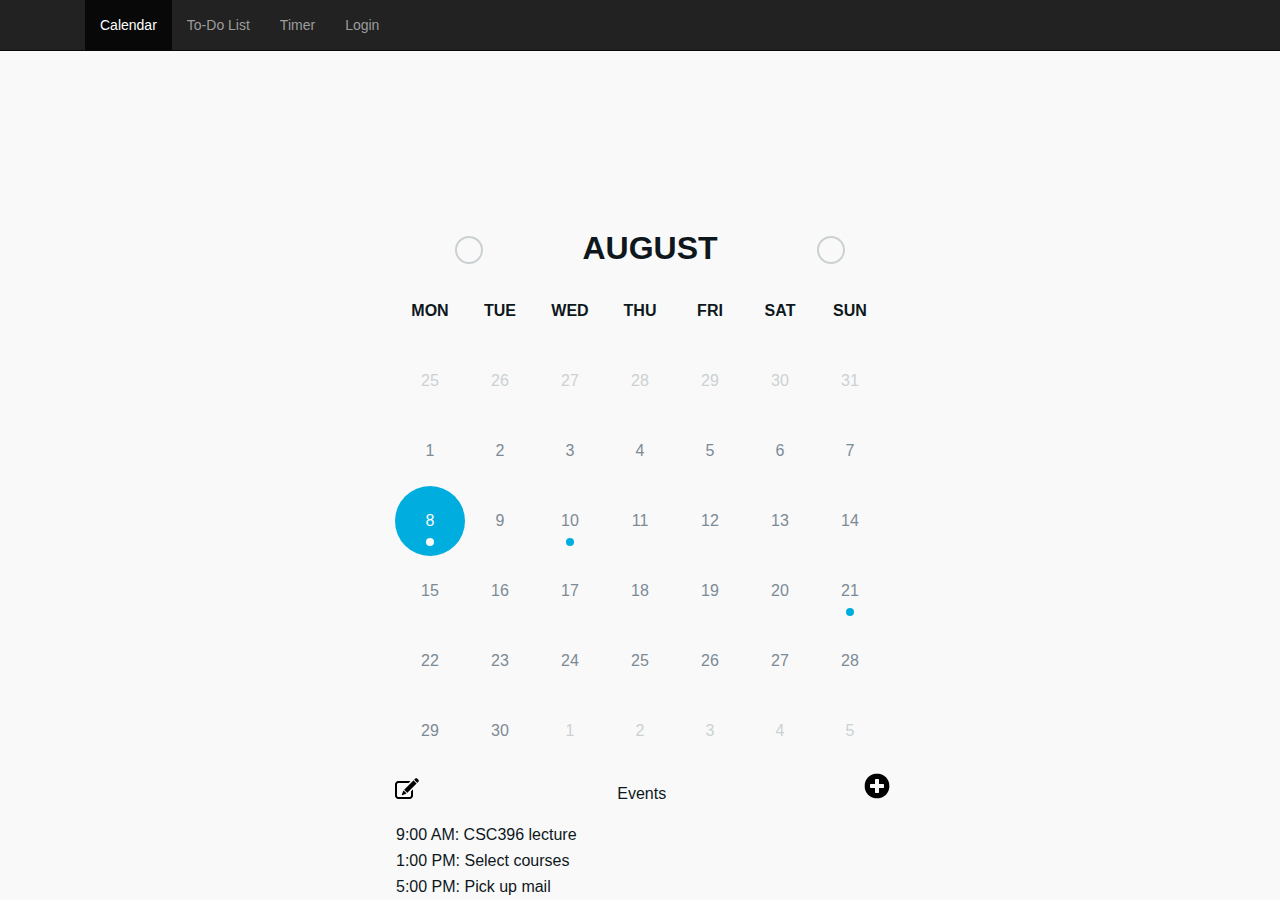
==== index.html @ ca436029 "index.html" ====
<!doctype html>
<html lang="en">
<head>
	<title>Calendar</title>
	<meta charset="UTF-8">
	<meta name="viewport" content="width=device-width, initial-scale=1.0, user-scalable=0, minimum-scale=1.0, maximum-scale=1.0">
	 
	<link rel="stylesheet" type="text/css" href="css/bootstrap.min.css">
	<link rel="stylesheet" type="text/css" href ="css/default.css"/>
	 
	<script src="http://ajax.googleapis.com/ajax/libs/jquery/1.7.1/jquery.min.js" type="text/javascript"></script>
	<script type="text/javascript" src="js/jquery-ui.min.js"></script>
	<script type="text/javascript" src="js/init.js"></script>
	
</head>
<body>
	<div class="navbar navbar-inverse navbar-fixed-top" role="navigation" id="slide-nav">
  		<div class="container">
   			<div class="navbar-header">
    			<a class="navbar-toggle"> 
      				<span class="sr-only">Toggle navigation</span>
     				<span class="icon-bar"></span>
     				<span class="icon-bar"></span>
      				<span class="icon-bar"></span>
     			</a>
    			<a class="navbar-brand" href="#"></a>
   			</div>
   			<div id="slidemenu">
    			<ul class="nav navbar-nav">
     				<li class="active"><a id="calendar"  href="#">Calendar</a></li>
     				<li><a id="todo" href="#">To-Do List</a></li>
     				<li><a id="timer" href="#">Timer</a></li>
     				<li><a id="login" href="#">Login</a></li>
			    </ul>
          
   			</div>
  		</div>
	</div>
	<!--wrap the page content do not style this-->
	<div id="page-content">
		<iframe src="calendar.html" frameborder=0 style="position:relative;width:100%;height:100%"></iframe>
	</div>
	<!-- 
 	<div id="page-content">
  		<div class="container" >
    		<h1 class="no-margin-top">subpage title</h1>
    		<p>
				Improving workflow and increasing productivity is very important to us developers. Every second counts since the time we spend on small tasks adds up. Small tasks like our Git commands are something that we do on a daily basis. Today we’ll be looking at a quick way to improve our Git workflow with our favorite editor,

			<p>Sublime Text. Here’s a quick example of how fast Git works within Sublime Text.     	
		</div>
 	</div>
 	-->
</body>
</html>
---- css/default.css ----
/* adjust body when menu is open */
body {
	overflow:hidden;
	max-width: 680px;
}
body.slide-active {
    overflow-x: hidden;
}
/*first child of #page-content so it doesn't shift around*/
.no-margin-top {
    margin-top: 0px!important
}
/*wrap the entire page content but not nav inside this div if not a fixed top, don't add any top padding */
#page-content {
    position:absolute;
    top:0px;
    left:0px;
    padding:0;
    margin:0;
    width:100%;
    height:100%;
}
#page-content iframe {
	box-sizing: border-box;
	padding-top:50px;
	position:relative;width:100%;height:100%;
} 
#page-content.slide-active {
    padding-top: 0
}

/* put toggle bars on the left :: not using button */
#slide-nav .navbar-toggle {
    cursor: pointer;
    position: relative;
    line-height: 0;
    float: left;
    margin: 0;
    width: 30px;
    height: 40px;
    padding: 10px 0 0 0;
    border: 0;
    background: transparent;
}
.navbar.navbar-fixed-top {
	margin-bottom:0px;
} 
/* icon bar prettyup - optional */
#slide-nav .navbar-toggle > .icon-bar {
    width: 100%;
    display: block;
    height: 3px;
    margin: 5px 0 0 0;
}
#slide-nav .navbar-toggle.slide-active .icon-bar {
    background: orange
}
.navbar-header {
    position: relative
}
/* un fix the navbar when active so that all the menu items are accessible */
.navbar.navbar-fixed-top.slide-active {
    position: relative
}
/* screw writing importants and shit, just stick it in max width since these classes are not shared between sizes */

@media (max-width:767px) { 
	#slide-nav .container {
	    margin: 0!important;
	    padding: 0!important;
      	height:100%;
	}
	#slide-nav .navbar-header {
	    margin: 0 auto;
	    padding: 0 15px;
	}
	#slide-nav .navbar.slide-active {
	    position: absolute;
	    width: 80%;
	    top: -1px;
	    z-index: 1000;
	}
	#slide-nav #slidemenu {
	    background: #f7f7f7;
	    left: -100%;
	    width: 80%;
	    min-width: 0;
	    position: absolute;
	    padding-left: 0;
	    z-index: 2;
	    top: -8px;
	    margin: 0;
	}
	#slide-nav #slidemenu .navbar-nav {
	    min-width: 0;
	    width: 100%;
	    margin: 0;
	    padding-top:60px;
	}
	#slide-nav #slidemenu .navbar-nav .dropdown-menu li a {
	    min-width: 0;
	    width: 80%;
	    white-space: normal;
	}
	#slide-nav {
	    border-top: 0
	}
	#slide-nav.navbar-inverse #slidemenu {
	    background: #333
	}
	#navbar-height-col {
	    position: fixed;
	    top: 0;
	    height: 100%;
        bottom:0;
	    width: 80%;
	    left: -80%;
	    background: #f7f7f7;
	}
	#navbar-height-col.inverse {
	    background: #333;
	    z-index: 1;
	    border: 0;
	}
}
@media (min-width:768px) { 
	#page-content {
	    left: 0!important
	}
	.navbar.navbar-fixed-top.slide-active {
	    position: fixed
	}
	.navbar-header {
	    left: 0!important
	}
}
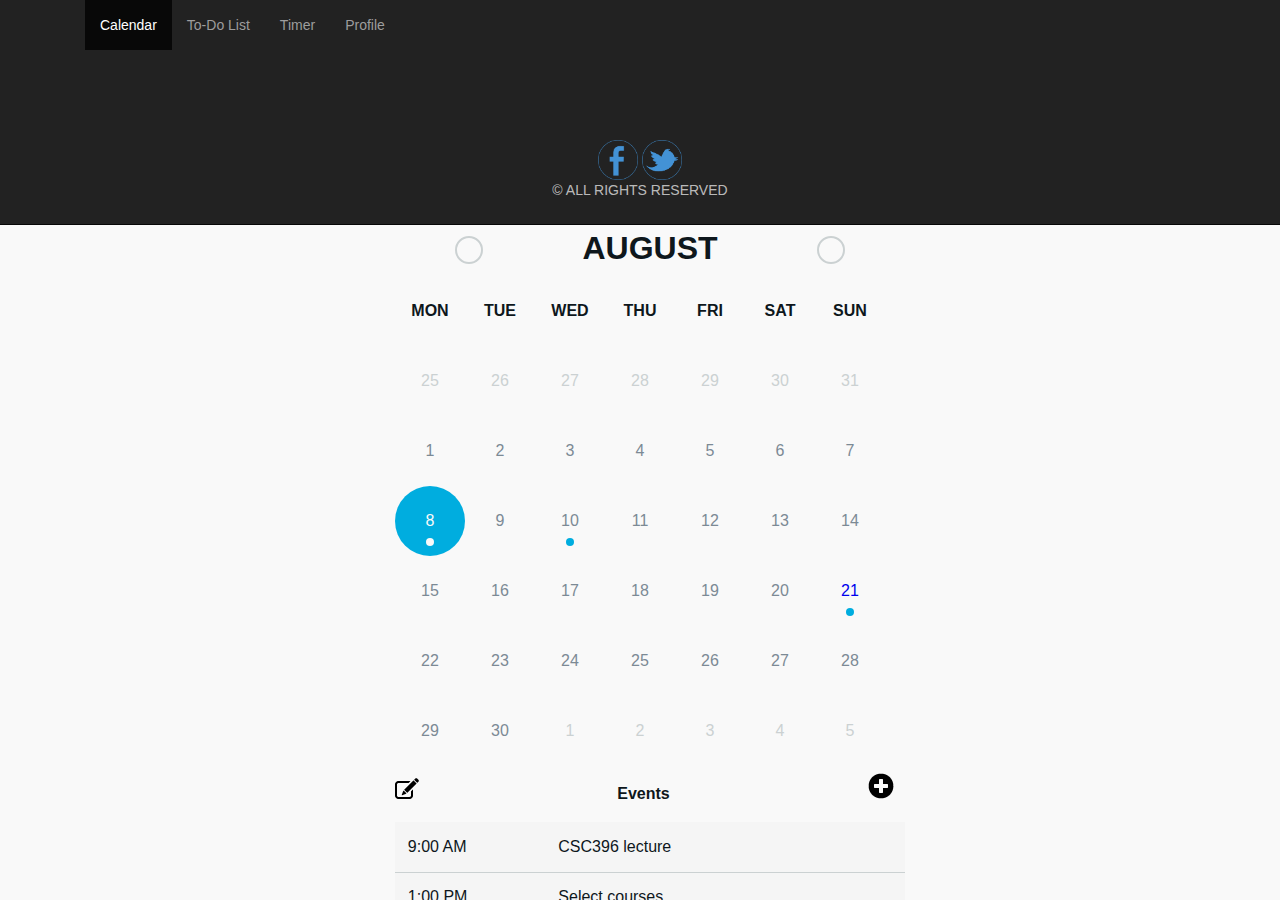
==== commit ee94722e: "layout changes" ====
--- a/index.html
+++ b/index.html
@@ -7,6 +7,9 @@
 	 
 	<link rel="stylesheet" type="text/css" href="css/bootstrap.min.css">
 	<link rel="stylesheet" type="text/css" href ="css/default.css"/>
+	<link href='https://fonts.googleapis.com/css?family=Open+Sans:400,300,300italic,400italic,600,600italic,700,700italic,800,800italic&subset=latin,greek,cyrillic,greek-ext,vietnamese,cyrillic-ext,latin-ext' rel='stylesheet' type='text/css'>
+
+
 	 
 	<script src="http://ajax.googleapis.com/ajax/libs/jquery/1.7.1/jquery.min.js" type="text/javascript"></script>
 	<script type="text/javascript" src="js/jquery-ui.min.js"></script>
@@ -30,11 +33,25 @@
      				<li class="active"><a id="calendar"  href="#">Calendar</a></li>
      				<li><a id="todo" href="#">To-Do List</a></li>
      				<li><a id="timer" href="#">Timer</a></li>
-     				<li><a id="login" href="#">Login</a></li>
+     				<li><a id="profile" href="#">Profile</a></li>
 			    </ul>
-          
+
+				<div class="footer">
+					<a href="https://www.facebook.com/">
+						<img src="images/facebook.png" class="social-media" alt="facebook"/>
+					</a>
+					<a href="https://www.twitter.com/">
+				    	<img src="images/twitter.png" class="social-media" alt="twitter"/>
+				    </a>
+					<div style="color:rgba(255,255,255,0.7)">
+						<p>&copy; ALL RIGHTS RESERVED</p>
+					</div>
+				</div>
+
+
    			</div>
   		</div>
+
 	</div>
 	<!--wrap the page content do not style this-->
 	<div id="page-content">
@@ -51,5 +68,6 @@
 		</div>
  	</div>
  	-->
+
 </body>
 </html>--- a/css/default.css
+++ b/css/default.css
@@ -1,4 +1,7 @@
 /* adjust body when menu is open */
+html {
+	font-family: 'Open Sans', sans-serif;
+}
 body {
 	overflow:hidden;
 	max-width: 680px;
@@ -135,10 +138,17 @@
 	}
 }
 
+.social-media{
+	width: 4rem;
+}
 
 
+div .footer{
+	position: relative;
+	width: 50%;
+	margin: 0 auto;
+	text-align: center;
+	padding-top:10em;
+	padding-bottom:1em;
+}
 
-
-
-
-
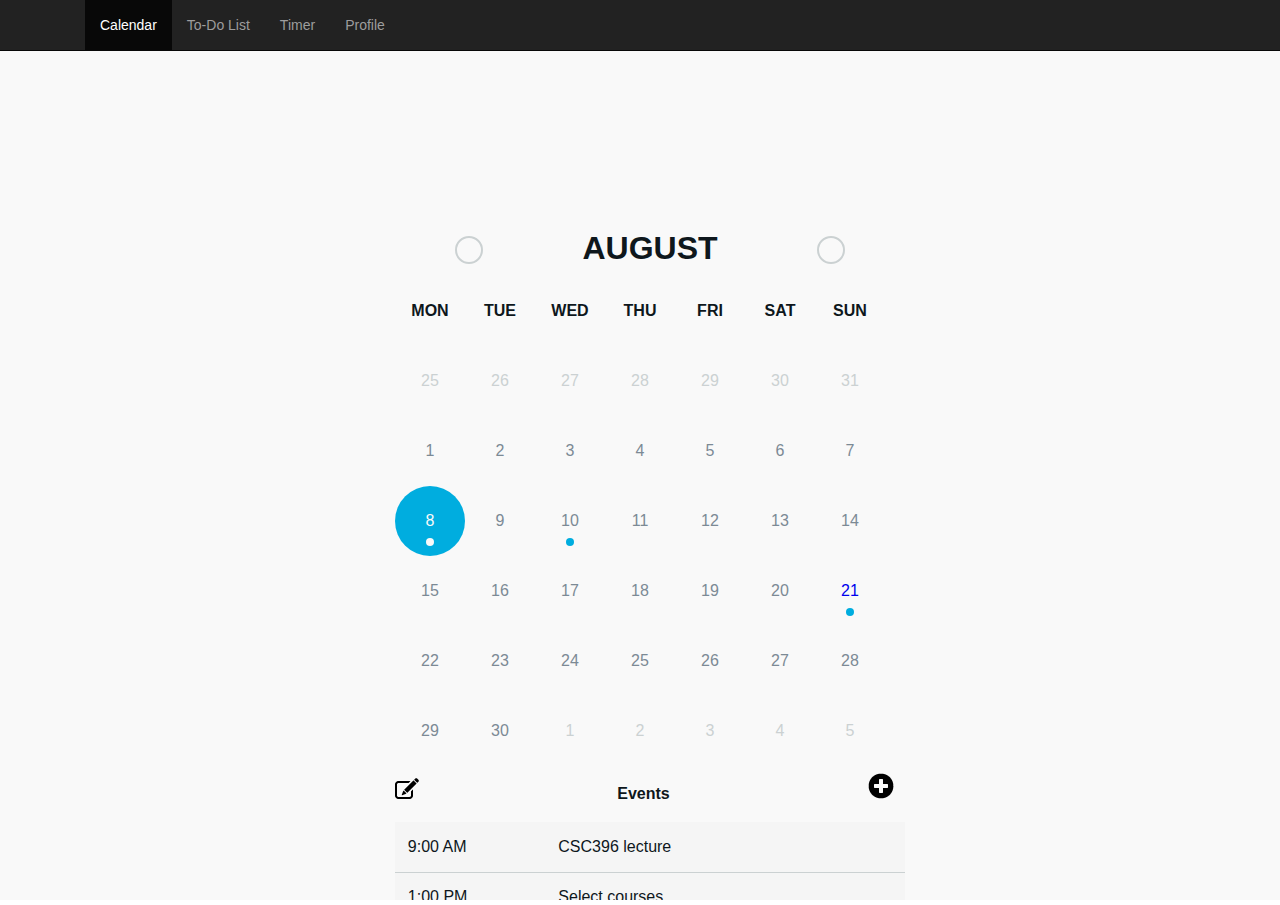
==== commit bb50a8cd: "no message" ====
--- a/index.html
+++ b/index.html
@@ -36,7 +36,7 @@
      				<li><a id="profile" href="#">Profile</a></li>
 			    </ul>
 
-				<div class="footer">
+				<div id="slidemenu-footer">
 					<a href="https://www.facebook.com/">
 						<img src="images/facebook.png" class="social-media" alt="facebook"/>
 					</a>
@@ -46,6 +46,8 @@
 					<div style="color:rgba(255,255,255,0.7)">
 						<p>&copy; ALL RIGHTS RESERVED</p>
 					</div>
+
+
 				</div>
 
 
--- a/css/default.css
+++ b/css/default.css
@@ -140,15 +140,30 @@
 
 .social-media{
 	width: 4rem;
+	margin-bottom: 1rem;
 }
 
 
-div .footer{
-	position: relative;
-	width: 50%;
-	margin: 0 auto;
+
+#slidemenu-footer {
+	position:fixed;
+	bottom:0px;
+	width:80%;
 	text-align: center;
-	padding-top:10em;
-	padding-bottom:1em;
 }
 
+@media (min-width:768px) { 
+	#page-content {
+	    left: 0!important
+	}
+	.navbar.navbar-fixed-top.slide-active {
+	    position: fixed
+	}
+	.navbar-header {
+	    left: 0!important
+	}
+	#slidemenu-footer {
+		display:none !important;
+	}
+}
+
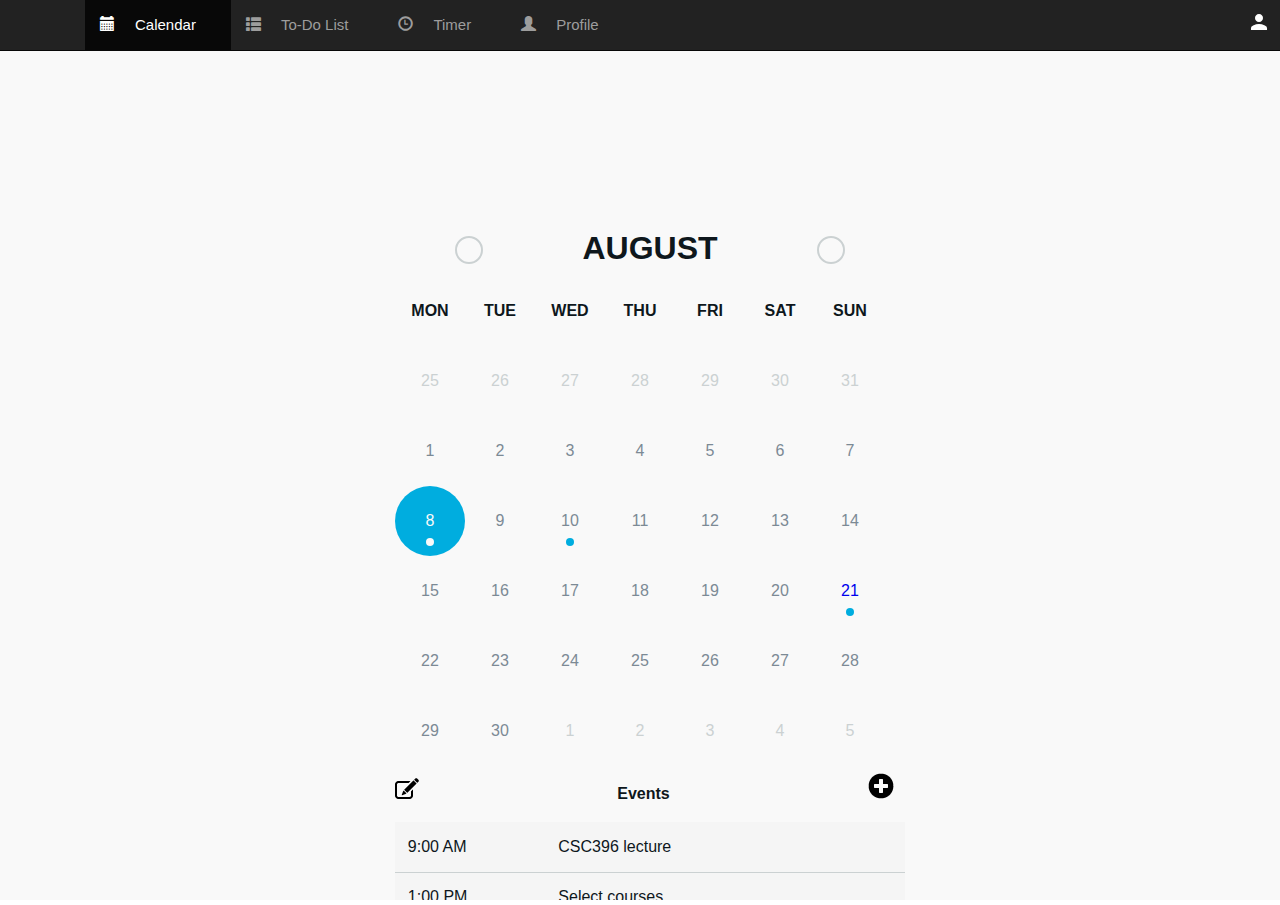
==== commit 4b1b5910: "Navbar styling" ====
--- a/index.html
+++ b/index.html
@@ -8,10 +8,11 @@
 	<link rel="stylesheet" type="text/css" href="css/bootstrap.min.css">
 	<link rel="stylesheet" type="text/css" href ="css/default.css"/>
 	<link href='https://fonts.googleapis.com/css?family=Open+Sans:400,300,300italic,400italic,600,600italic,700,700italic,800,800italic&subset=latin,greek,cyrillic,greek-ext,vietnamese,cyrillic-ext,latin-ext' rel='stylesheet' type='text/css'>
+	<link href="https://fonts.googleapis.com/icon?family=Material+Icons" rel="stylesheet">
 
 
 	 
-	<script src="http://ajax.googleapis.com/ajax/libs/jquery/1.7.1/jquery.min.js" type="text/javascript"></script>
+	<script src="http://ajax.googleapis.com/ajax/libs/jquery/1.12.4/jquery.min.js" type="text/javascript"></script>
 	<script type="text/javascript" src="js/jquery-ui.min.js"></script>
 	<script type="text/javascript" src="js/init.js"></script>
 	
@@ -27,13 +28,43 @@
       				<span class="icon-bar"></span>
      			</a>
     			<a class="navbar-brand" href="#"></a>
+
+
+    			<a class="loginicon" href="login.html">
+     				<i class="material-icons">person</i>
+     			</a>
+
+
    			</div>
-   			<div id="slidemenu">
+   			<div id="slidemenu" style="font-size:1.5rem;">
     			<ul class="nav navbar-nav">
-     				<li class="active"><a id="calendar"  href="#">Calendar</a></li>
-     				<li><a id="todo" href="#">To-Do List</a></li>
-     				<li><a id="timer" href="#">Timer</a></li>
-     				<li><a id="profile" href="#">Profile</a></li>
+
+    				<li>
+    					<img src="images/logo.png" alt="logo" id="logo"/>
+    				</li>
+
+     				<li class="active">
+     					<a id="calendar" href="#">
+     						<span class="glyphicon glyphicon-calendar" aria-hidden="true"></span><span style="padding:2rem">Calendar</span>
+     					</a>
+     				</li>
+     				<li>
+     					<a id="todo" href="#">
+     						<span class="glyphicon glyphicon-th-list" aria-hidden="true"></span><span style="padding:2rem">To-Do List</span>
+     					</a>
+     				</li>
+     				<li>
+     					<a id="timer" href="#">
+     						<span class="glyphicon glyphicon-time" aria-hidden="true"></span><span style="padding:2rem">Timer</span>
+     					</a>
+     				</li>
+     				<li>
+     					<a id="profile" href="#">
+     						<span class="glyphicon glyphicon-user" aria-hidden="true"></span><span style="padding:2rem">Profile</span>
+     					</a>
+     				</li>
+
+
 			    </ul>
 
 				<div id="slidemenu-footer">
@@ -59,17 +90,6 @@
 	<div id="page-content">
 		<iframe src="calendar.html" frameborder=0 style="position:relative;width:100%;height:100%"></iframe>
 	</div>
-	<!-- 
- 	<div id="page-content">
-  		<div class="container" >
-    		<h1 class="no-margin-top">subpage title</h1>
-    		<p>
-				Improving workflow and increasing productivity is very important to us developers. Every second counts since the time we spend on small tasks adds up. Small tasks like our Git commands are something that we do on a daily basis. Today we’ll be looking at a quick way to improve our Git workflow with our favorite editor,
-
-			<p>Sublime Text. Here’s a quick example of how fast Git works within Sublime Text.     	
-		</div>
- 	</div>
- 	-->
 
 </body>
 </html>--- a/css/default.css
+++ b/css/default.css
@@ -144,6 +144,13 @@
 }
 
 
+#logo{
+	position: relative;
+	left: 50%;
+	margin-left:-105px; 
+	width: 40%;
+	margin-bottom: 4rem;
+}
 
 #slidemenu-footer {
 	position:fixed;
@@ -162,8 +169,22 @@
 	.navbar-header {
 	    left: 0!important
 	}
-	#slidemenu-footer {
+	#slidemenu-footer, #logo {
 		display:none !important;
 	}
 }
 
+a.loginicon{
+	position:fixed;
+	right:4px;
+	color:rgba(255,255,255,1) !important; 
+	margin-top:0.5rem;
+}
+a.loginicon:hover{
+	color: rgba(51, 122, 183, 0.8);
+}
+
+.material-icons{
+	margin: 0.5rem;
+}
+
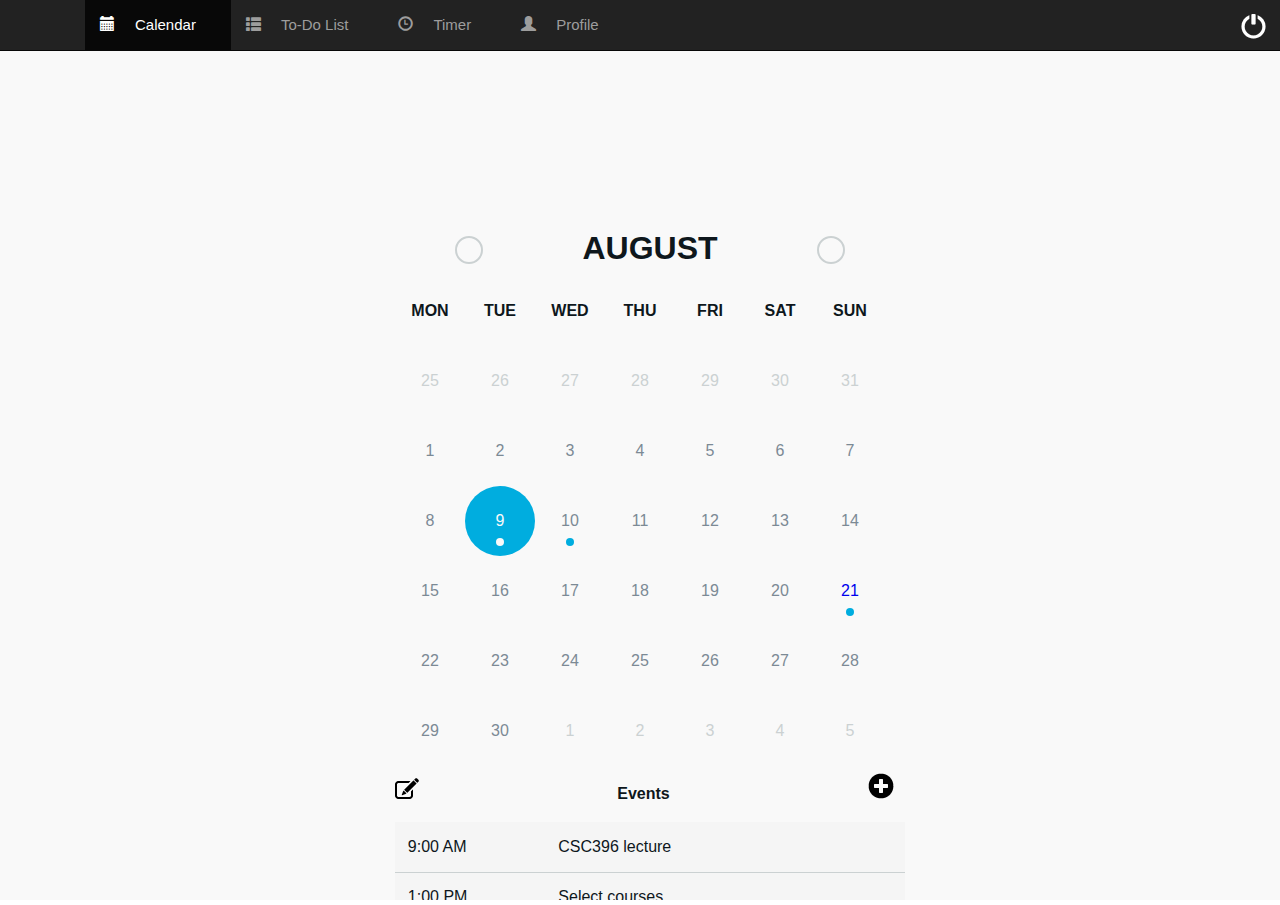
==== commit 58ce6b7c: "logout icon change" ====
--- a/index.html
+++ b/index.html
@@ -31,7 +31,7 @@
 
 
     			<a class="loginicon" href="login.html">
-     				<i class="material-icons">person</i>
+     				<span style="font-size:2.5rem; right: 1rem;line-height:4.2rem;" class="glyphicon glyphicon-off"></span>
      			</a>
 
 
--- a/css/default.css
+++ b/css/default.css
@@ -184,7 +184,3 @@
 	color: rgba(51, 122, 183, 0.8);
 }
 
-.material-icons{
-	margin: 0.5rem;
-}
-
